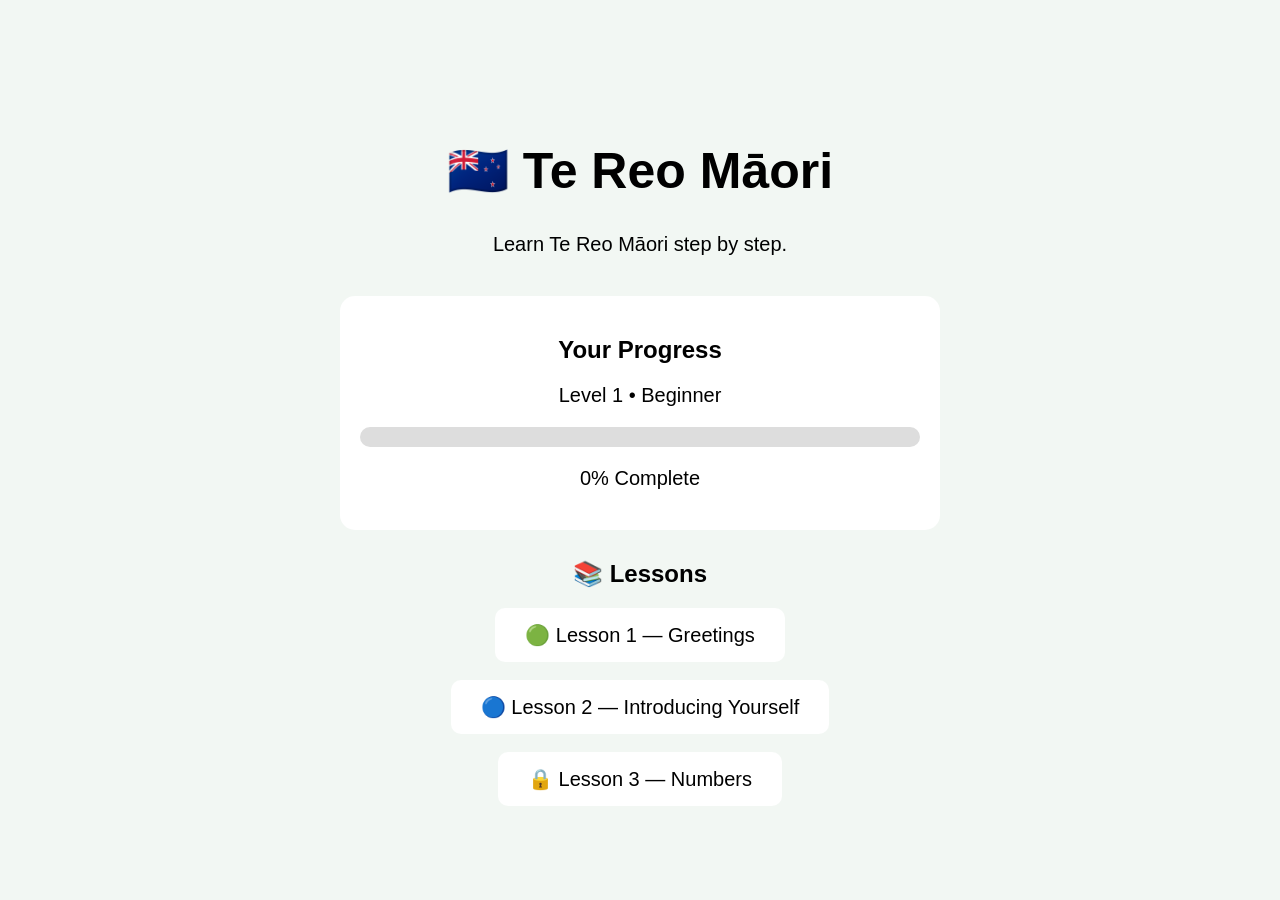
==== index.html @ b886c1c2 "Update index.html" ====
<!DOCTYPE html>
<html>

<head>
    <title>Te Reo Māori Learning</title>
    <link rel="stylesheet" href="style.css">
</head>

<body>

    <div class="app">

        <h1>🇳🇿 Te Reo Māori</h1>

        <p class="subtitle">
            Learn Te Reo Māori step by step.
        </p>

        <div class="progress-box">

            <h2>Your Progress</h2>

            <p>Level 1 • Beginner</p>

            <div class="progress-bar">
                <div class="progress"></div>
            </div>

            <p>0% Complete</p>

        </div>

        <h2>📚 Lessons</h2>

        <button onclick="startLearning()">
            🟢 Lesson 1 — Greetings
        </button>

        <br><br>

        <button onclick="lessonTwo()">
            🔵 Lesson 2 — Introducing Yourself
        </button>

        <br><br>

        <button onclick="lessonThree()">
            🔒 Lesson 3 — Numbers
        </button>

    </div>

    <script>

        function startLearning() {
            window.location.href = "lesson1.html";
        }

        function lessonTwo() {
            window.location.href = "lesson2.html";
        }

        function lessonThree() {
            alert("🔒 Lesson 3 is coming soon!");
        }

    </script>

</body>

</html>
---- style.css ----
body {
    font-family: Arial, sans-serif;
    text-align: center;
    background-color: #f2f7f3;
    padding-top: 100px;
}

h1 {
    font-size: 50px;
}

p {
    font-size: 20px;
}

button {
    font-size: 20px;
    padding: 15px 30px;
    border: none;
    border-radius: 10px;
    cursor: pointer;
    background-color: #ffffff;
}

.app {
    max-width: 600px;
    margin: auto;
}

.subtitle {
    margin-bottom: 40px;
}

.progress-box {
    padding: 20px;
    margin-bottom: 30px;
    border-radius: 15px;
    background-color: white;
}

.progress-bar {
    width: 100%;
    height: 20px;
    background-color: #ddd;
    border-radius: 10px;
    overflow: hidden;
}

.progress {
    width: 0%;
    height: 100%;
}
.word-card {
    background-color: white;
    padding: 20px;
    margin: 20px 0;
    border-radius: 15px;
}
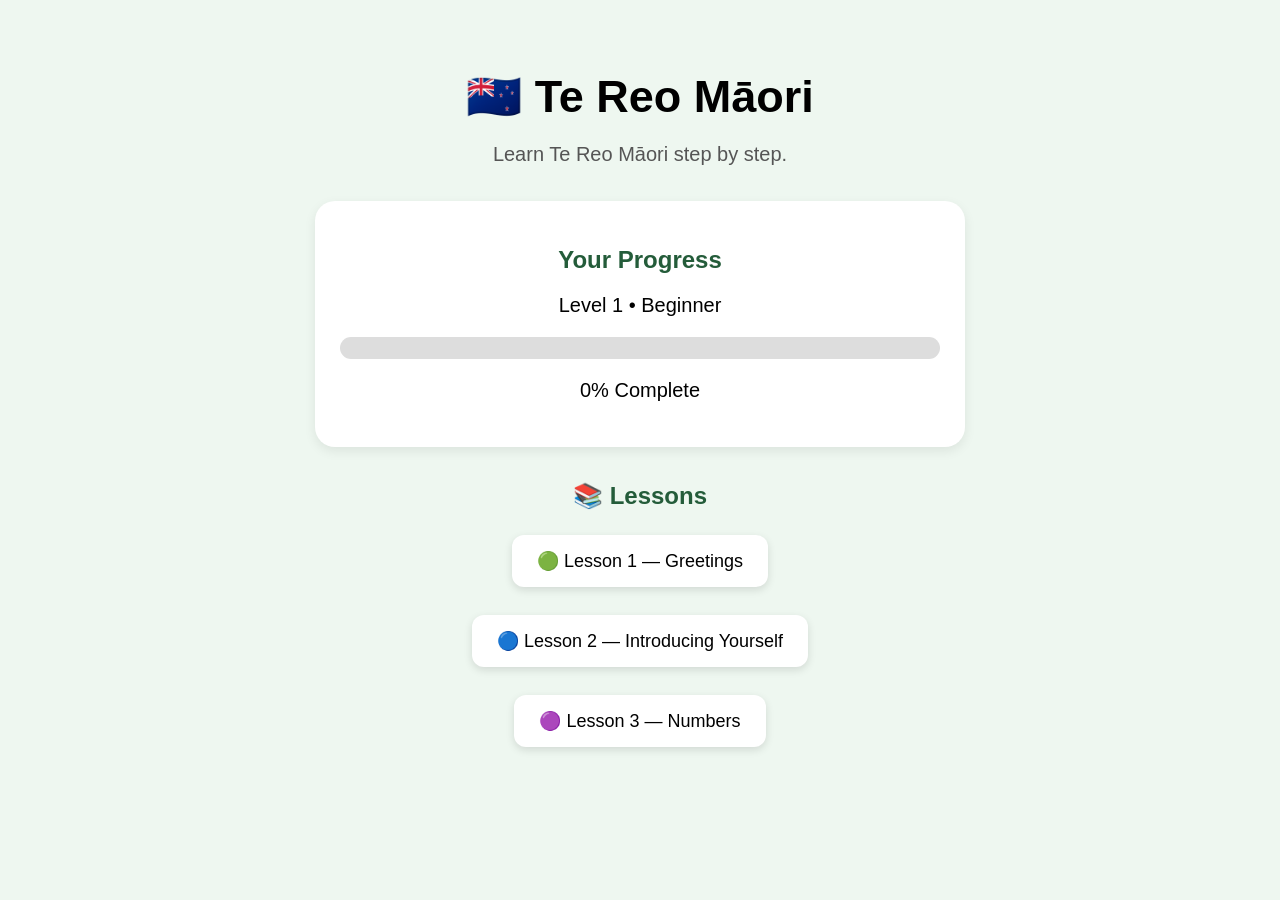
==== commit ce8c7945: "Update index.html" ====
--- a/index.html
+++ b/index.html
@@ -23,10 +23,10 @@
             <p>Level 1 • Beginner</p>
 
             <div class="progress-bar">
-                <div class="progress"></div>
+                <div class="progress" id="progress"></div>
             </div>
 
-            <p>0% Complete</p>
+            <p id="progressText">0% Complete</p>
 
         </div>
 
@@ -45,7 +45,7 @@
         <br><br>
 
         <button onclick="lessonThree()">
-            🔒 Lesson 3 — Numbers
+            🟣 Lesson 3 — Numbers
         </button>
 
     </div>
@@ -61,8 +61,36 @@
         }
 
         function lessonThree() {
-            alert("🔒 Lesson 3 is coming soon!");
+            window.location.href = "lesson3.html";
         }
+
+        function updateProgress() {
+
+            let completed = 0;
+
+            if (localStorage.getItem("lesson1Complete") === "true") {
+                completed++;
+            }
+
+            if (localStorage.getItem("lesson2Complete") === "true") {
+                completed++;
+            }
+
+            if (localStorage.getItem("lesson3Complete") === "true") {
+                completed++;
+            }
+
+            let percentage = (completed / 3) * 100;
+
+            document.getElementById("progress").style.width =
+                percentage + "%";
+
+            document.getElementById("progressText").textContent =
+                percentage + "% Complete";
+
+        }
+
+        updateProgress();
 
     </script>
 
--- a/style.css
+++ b/style.css
@@ -1,58 +1,87 @@
 body {
     font-family: Arial, sans-serif;
     text-align: center;
-    background-color: #f2f7f3;
-    padding-top: 100px;
+    background-color: #eef7f0;
+    padding: 40px 20px;
+    margin: 0;
+}
+
+.app {
+    max-width: 650px;
+    margin: auto;
 }
 
 h1 {
-    font-size: 50px;
+    font-size: 45px;
+    margin-bottom: 10px;
+}
+
+h2 {
+    color: #245c3a;
 }
 
 p {
     font-size: 20px;
 }
 
-button {
-    font-size: 20px;
-    padding: 15px 30px;
-    border: none;
-    border-radius: 10px;
-    cursor: pointer;
-    background-color: #ffffff;
-}
-
-.app {
-    max-width: 600px;
-    margin: auto;
-}
-
 .subtitle {
-    margin-bottom: 40px;
+    margin-bottom: 35px;
+    color: #555;
 }
 
 .progress-box {
-    padding: 20px;
-    margin-bottom: 30px;
-    border-radius: 15px;
+    padding: 25px;
+    margin-bottom: 35px;
+    border-radius: 20px;
     background-color: white;
+    box-shadow: 0 4px 12px rgba(0, 0, 0, 0.08);
 }
 
 .progress-bar {
     width: 100%;
-    height: 20px;
+    height: 22px;
     background-color: #ddd;
-    border-radius: 10px;
+    border-radius: 15px;
     overflow: hidden;
 }
 
 .progress {
     width: 0%;
     height: 100%;
+    background-color: #4caf50;
+    border-radius: 15px;
 }
+
+button {
+    font-size: 18px;
+    padding: 15px 25px;
+    border: none;
+    border-radius: 12px;
+    cursor: pointer;
+    background-color: #ffffff;
+    box-shadow: 0 3px 8px rgba(0, 0, 0, 0.12);
+    margin: 5px;
+    transition: 0.2s;
+}
+
+button:hover {
+    transform: scale(1.05);
+    background-color: #e4f3e7;
+}
+
 .word-card {
     background-color: white;
     padding: 20px;
     margin: 20px 0;
-    border-radius: 15px;
+    border-radius: 18px;
+    box-shadow: 0 4px 12px rgba(0, 0, 0, 0.08);
 }
+
+.word-card h2 {
+    font-size: 28px;
+    margin-bottom: 10px;
+}
+
+.word-card p {
+    color: #555;
+}
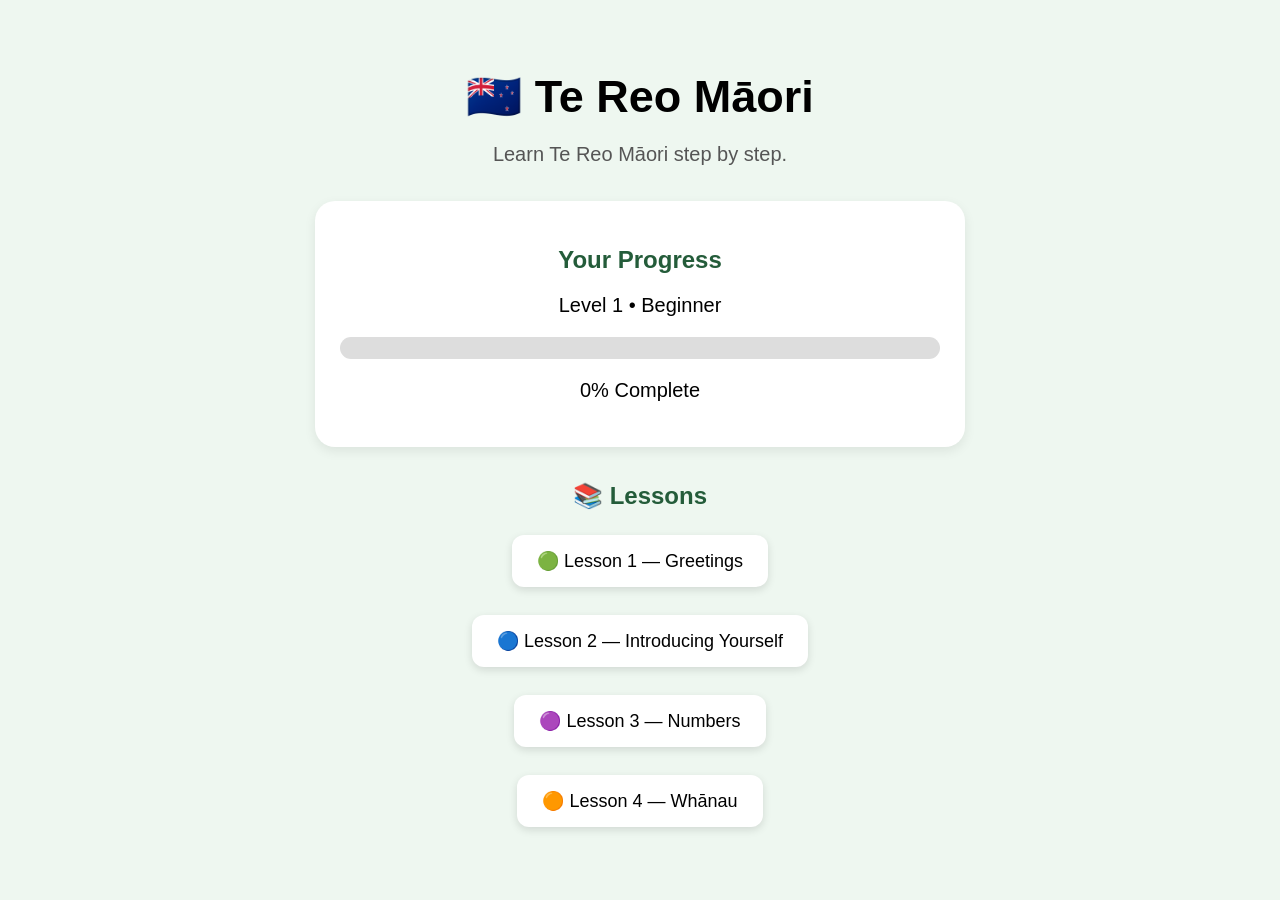
==== commit 4f4eb1ac: "Update index.html" ====
--- a/index.html
+++ b/index.html
@@ -48,6 +48,12 @@
             🟣 Lesson 3 — Numbers
         </button>
 
+        <br><br>
+
+        <button onclick="lessonFour()">
+            🟠 Lesson 4 — Whānau
+        </button>
+
     </div>
 
     <script>
@@ -62,6 +68,10 @@
 
         function lessonThree() {
             window.location.href = "lesson3.html";
+        }
+
+        function lessonFour() {
+            window.location.href = "lesson4.html";
         }
 
         function updateProgress() {
@@ -80,7 +90,7 @@
                 completed++;
             }
 
-            let percentage = (completed / 3) * 100;
+            let percentage = Math.round((completed / 3) * 100);
 
             document.getElementById("progress").style.width =
                 percentage + "%";
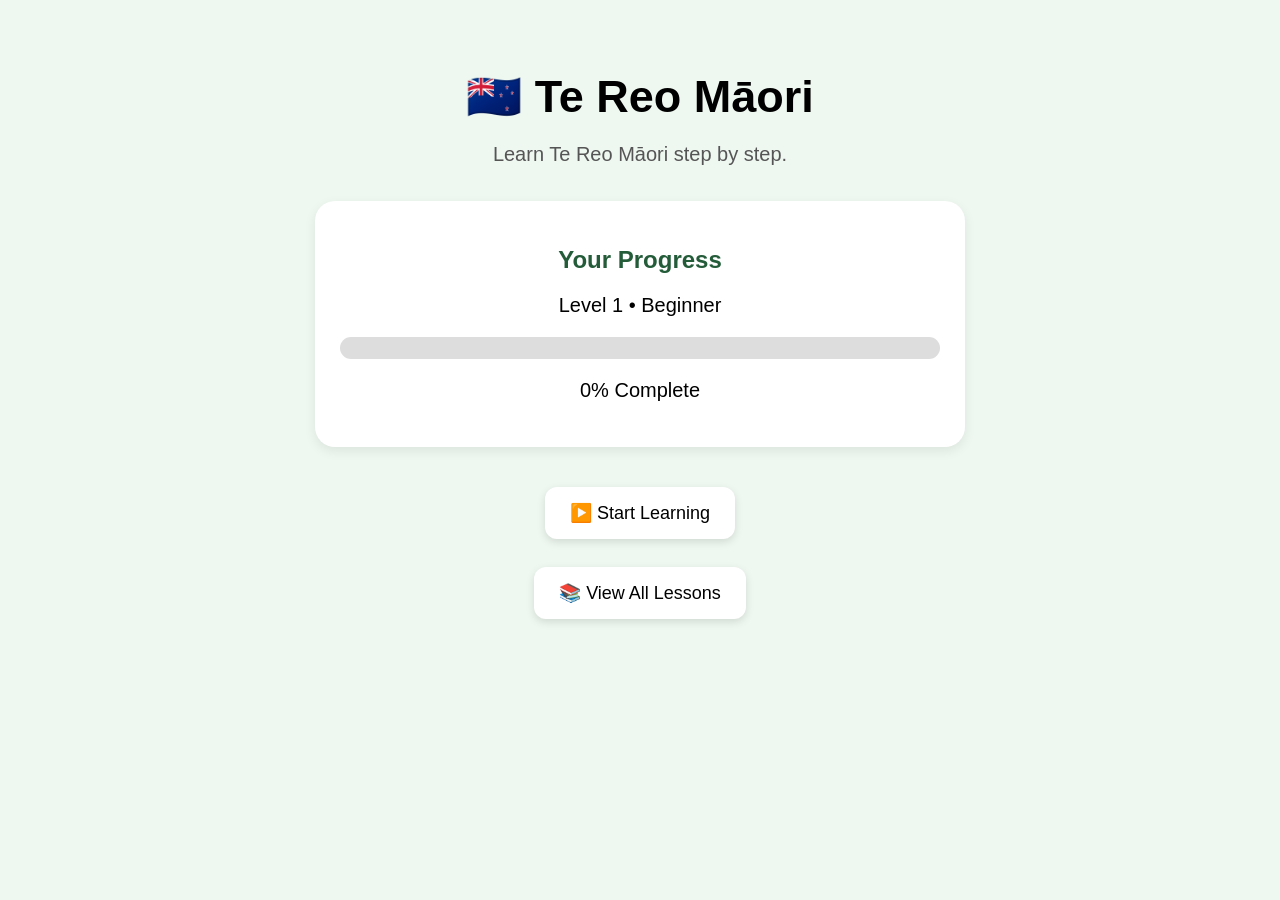
==== commit 573680c3: "Update index.html" ====
--- a/index.html
+++ b/index.html
@@ -30,28 +30,14 @@
 
         </div>
 
-        <h2>📚 Lessons</h2>
-
         <button onclick="startLearning()">
-            🟢 Lesson 1 — Greetings
+            ▶️ Start Learning
         </button>
 
         <br><br>
 
-        <button onclick="lessonTwo()">
-            🔵 Lesson 2 — Introducing Yourself
-        </button>
-
-        <br><br>
-
-        <button onclick="lessonThree()">
-            🟣 Lesson 3 — Numbers
-        </button>
-
-        <br><br>
-
-        <button onclick="lessonFour()">
-            🟠 Lesson 4 — Whānau
+        <button onclick="openLessons()">
+            📚 View All Lessons
         </button>
 
     </div>
@@ -62,16 +48,8 @@
             window.location.href = "lesson1.html";
         }
 
-        function lessonTwo() {
-            window.location.href = "lesson2.html";
-        }
-
-        function lessonThree() {
-            window.location.href = "lesson3.html";
-        }
-
-        function lessonFour() {
-            window.location.href = "lesson4.html";
+        function openLessons() {
+            window.location.href = "lessons.html";
         }
 
         function updateProgress() {
@@ -90,7 +68,11 @@
                 completed++;
             }
 
-            let percentage = Math.round((completed / 3) * 100);
+            if (localStorage.getItem("lesson4Complete") === "true") {
+                completed++;
+            }
+
+            let percentage = Math.round((completed / 4) * 100);
 
             document.getElementById("progress").style.width =
                 percentage + "%";
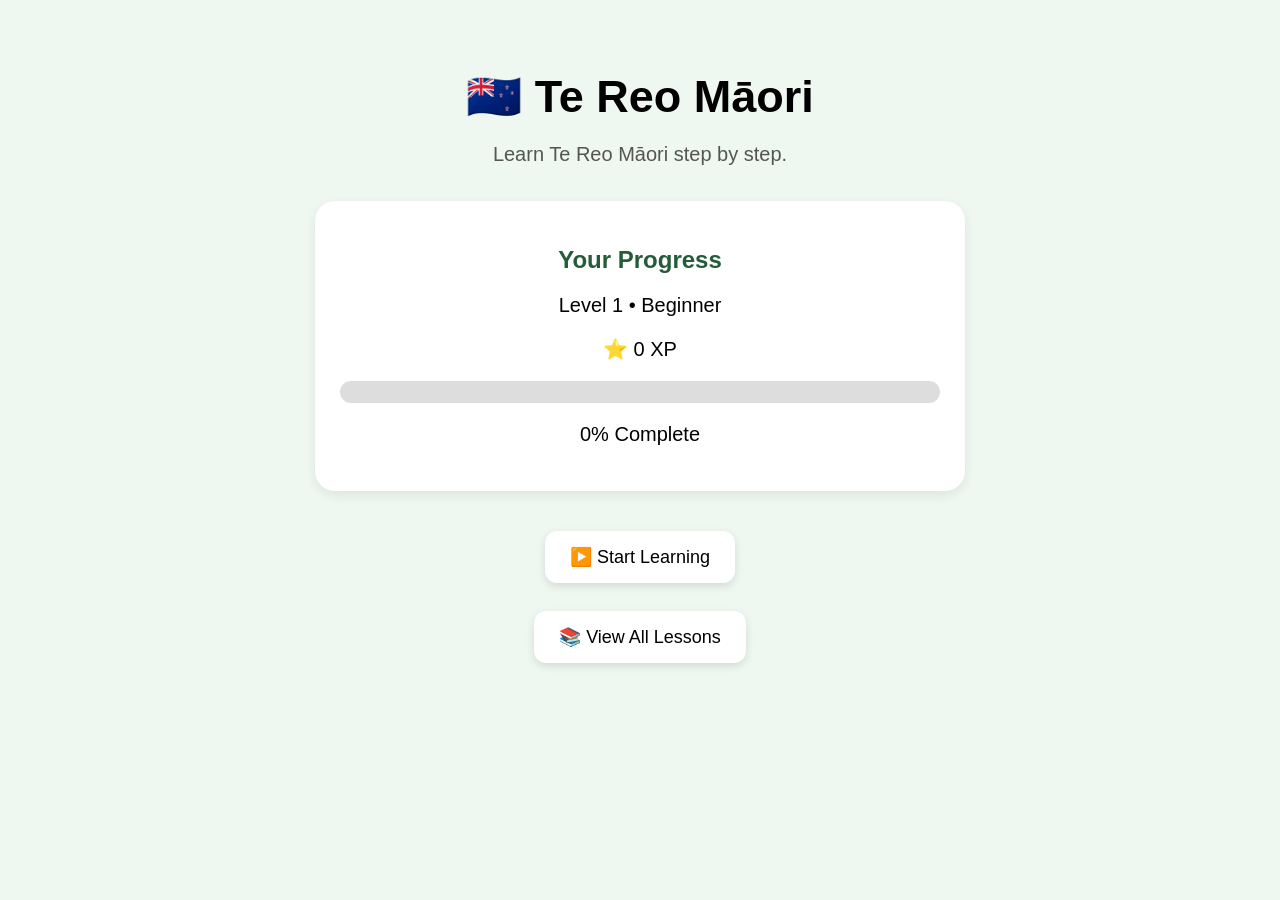
==== commit 4a7df93d: "Update index.html" ====
--- a/index.html
+++ b/index.html
@@ -20,7 +20,11 @@
 
             <h2>Your Progress</h2>
 
-            <p>Level 1 • Beginner</p>
+            <p id="level">Level 1 • Beginner</p>
+
+            <p>
+                ⭐ <span id="xp">0</span> XP
+            </p>
 
             <div class="progress-bar">
                 <div class="progress" id="progress"></div>
@@ -42,15 +46,18 @@
 
     </div>
 
+
     <script>
 
         function startLearning() {
             window.location.href = "lesson1.html";
         }
 
+
         function openLessons() {
             window.location.href = "lessons.html";
         }
+
 
         function updateProgress() {
 
@@ -72,15 +79,61 @@
                 completed++;
             }
 
+
             let percentage = Math.round((completed / 4) * 100);
+
+            let xp = completed * 100;
+
 
             document.getElementById("progress").style.width =
                 percentage + "%";
 
+
             document.getElementById("progressText").textContent =
                 percentage + "% Complete";
 
+
+            document.getElementById("xp").textContent =
+                xp;
+
+
+            if (completed === 0) {
+
+                document.getElementById("level").textContent =
+                    "Level 1 • Beginner";
+
+            }
+
+            else if (completed === 1) {
+
+                document.getElementById("level").textContent =
+                    "Level 2 • Te Reo Learner";
+
+            }
+
+            else if (completed === 2) {
+
+                document.getElementById("level").textContent =
+                    "Level 3 • Kaipānui";
+
+            }
+
+            else if (completed === 3) {
+
+                document.getElementById("level").textContent =
+                    "Level 4 • Advanced Beginner";
+
+            }
+
+            else if (completed === 4) {
+
+                document.getElementById("level").textContent =
+                    "Level 5 • Te Reo Champion 🏆";
+
+            }
+
         }
+
 
         updateProgress();
 
